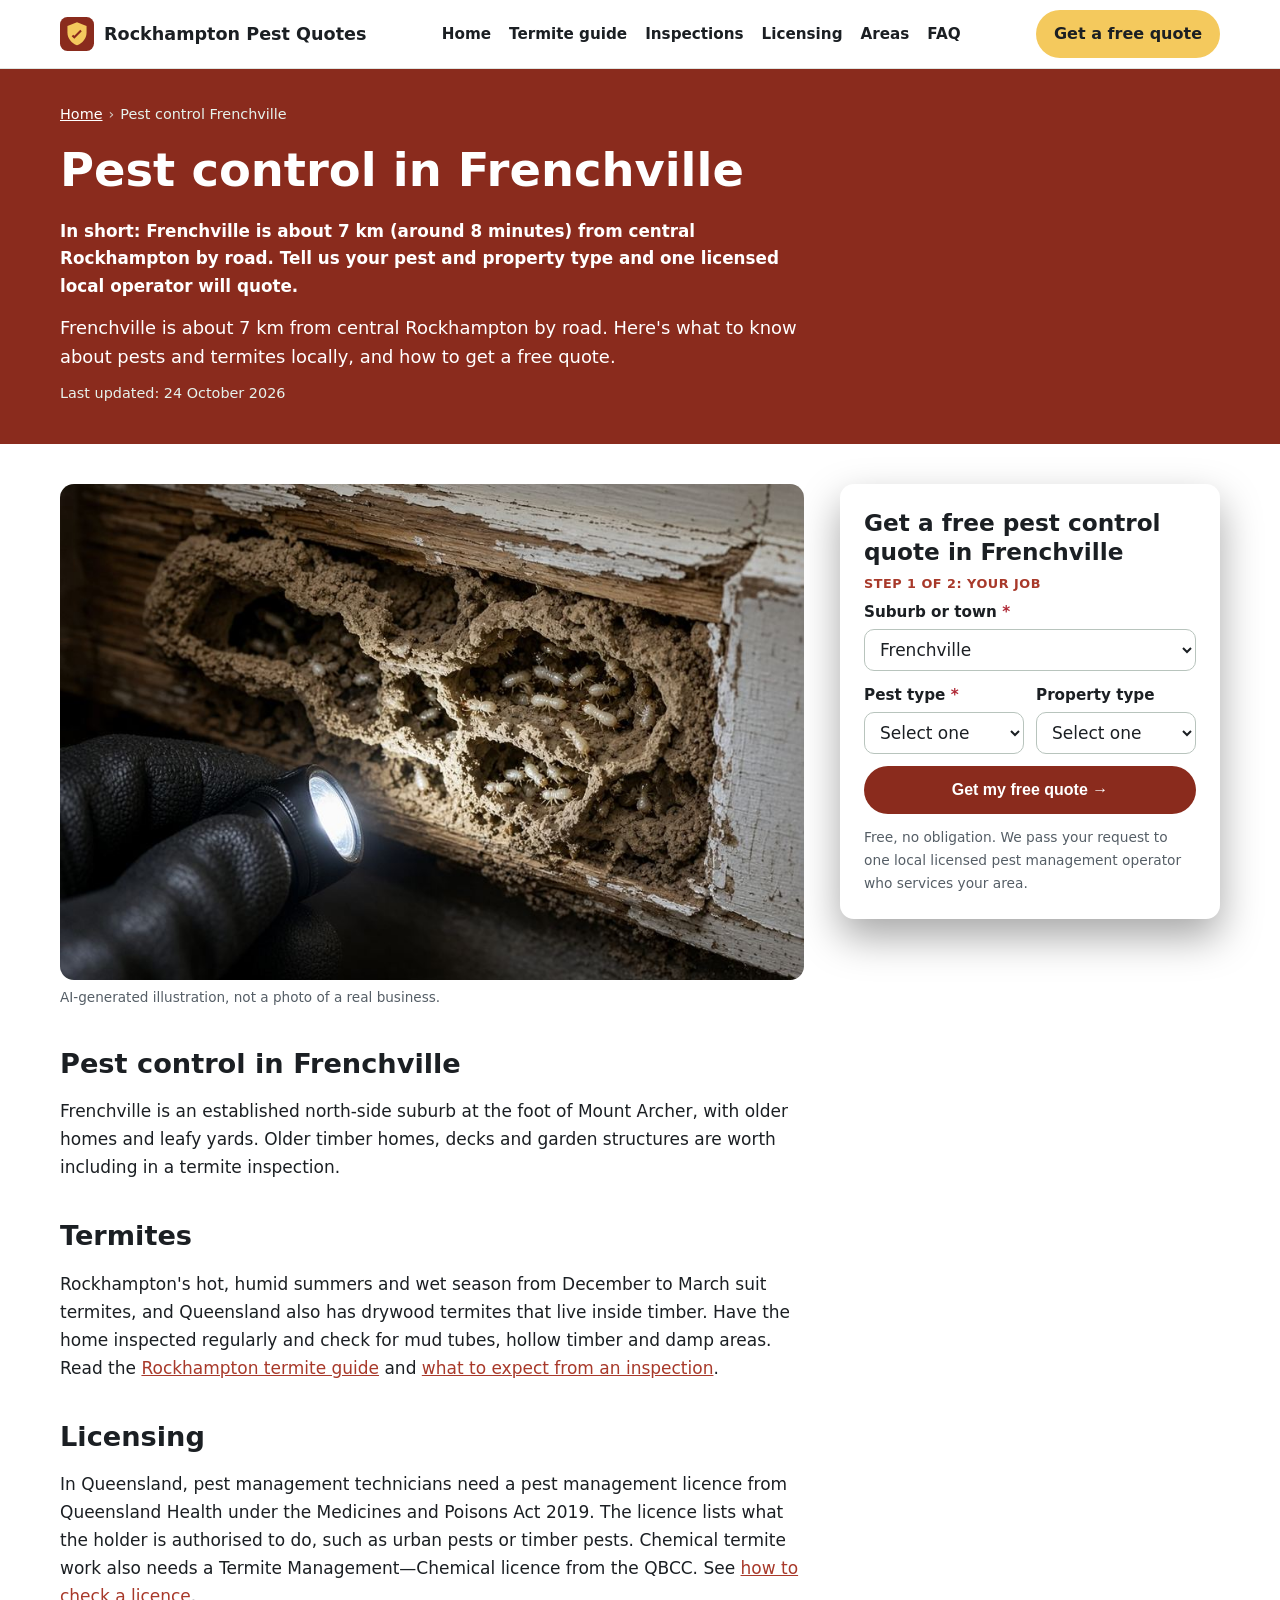
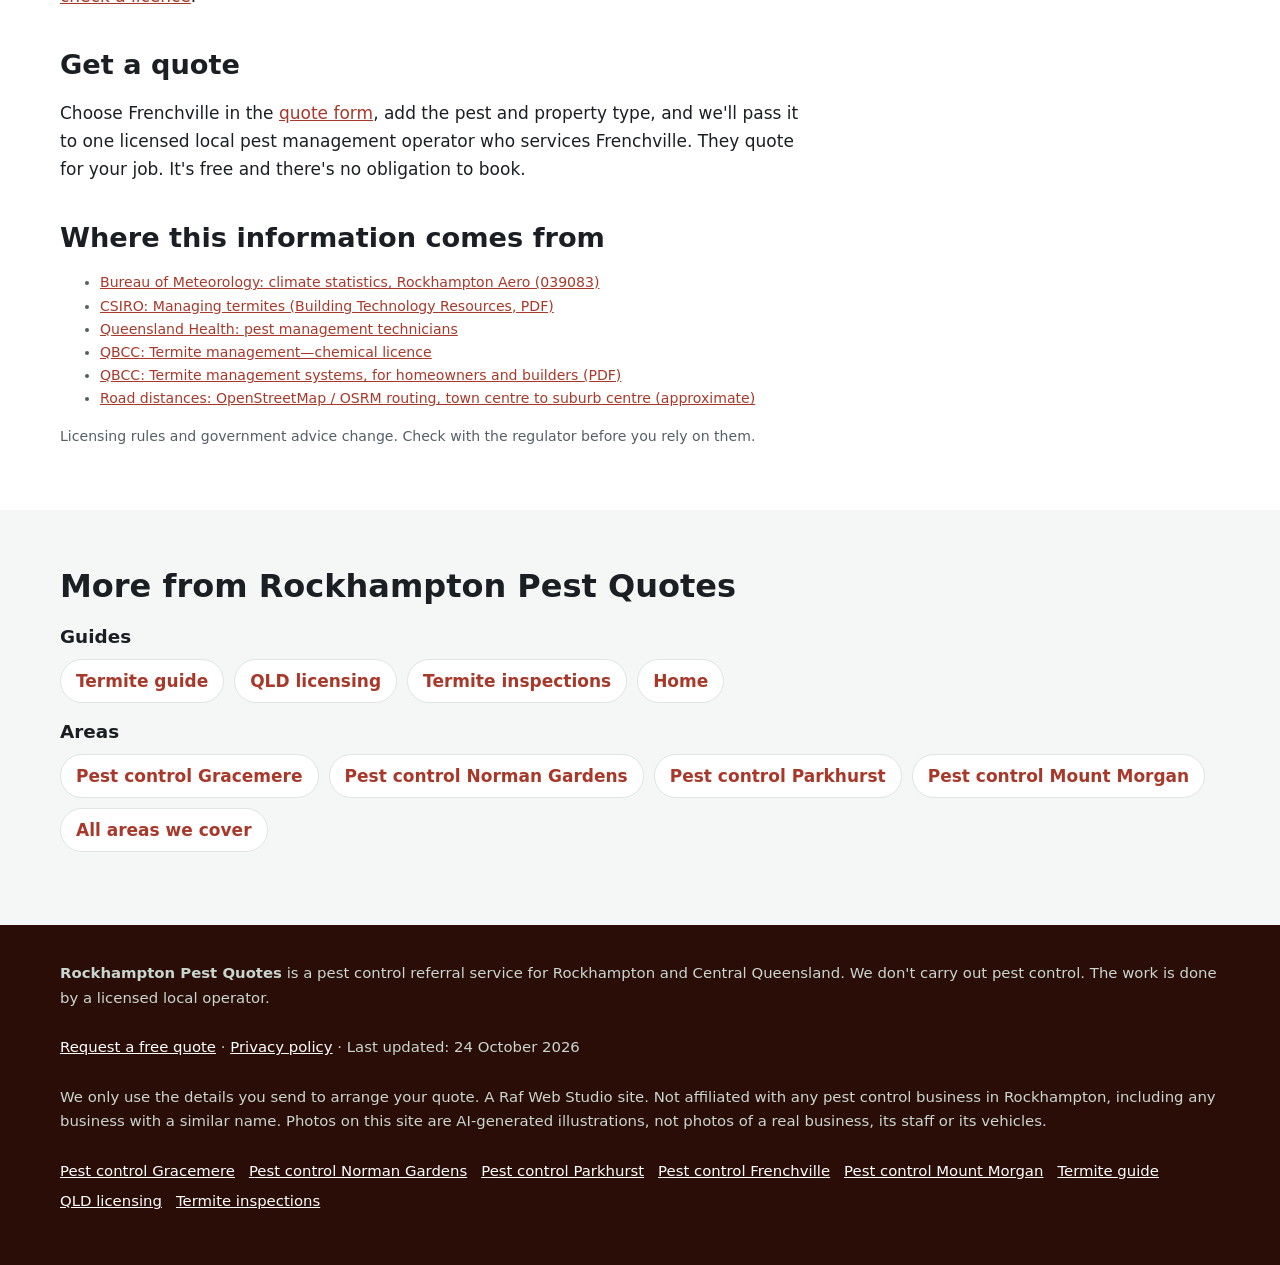
==== pest-control-frenchville/index.html @ 9b6d9142 "Initial build: rockhamptonpestcontrol.com pest control referral site (24 Oct 2026)" ====
<!doctype html>
<html lang="en-AU">
<head>
<meta charset="utf-8">
<!-- Search Console verification meta tag goes here once the property is created -->
<meta name="viewport" content="width=device-width, initial-scale=1">
<title>Pest Control Frenchville | Free Pest and Termite Quotes, Frenchville QLD</title>
<meta name="description" content="Pest control and termite inspection quotes in Frenchville, about 7 km from central Rockhampton. A free referral service: one licensed local operator quotes for your job.">
<link rel="canonical" href="https://rockhamptonpestcontrol.com/pest-control-frenchville/">
<link rel="icon" href="/favicon.svg" type="image/svg+xml">
<meta name="theme-color" content="#8a2b1d">
<meta property="og:type" content="article">
<meta property="og:locale" content="en_AU">
<meta property="og:site_name" content="Rockhampton Pest Quotes">
<meta property="og:title" content="Pest Control Frenchville | Free Pest and Termite Quotes, Frenchville QLD">
<meta property="og:description" content="Pest control and termite inspection quotes in Frenchville, about 7 km from central Rockhampton. A free referral service: one licensed local operator quotes for your job.">
<meta property="og:url" content="https://rockhamptonpestcontrol.com/pest-control-frenchville/">
<meta property="og:image" content="https://rockhamptonpestcontrol.com/img/hero.jpg">
<meta name="twitter:card" content="summary_large_image">
<script>document.documentElement.classList.add('js')</script>
<link rel="stylesheet" href="/styles.css">

<!-- GA4: Google tag (gtag.js) goes here once the GA4 property for rockhamptonpestcontrol.com is created.
<script async src="https://www.googletagmanager.com/gtag/js?id=G-XXXXXXXXXX"></script>
<script>window.dataLayer=window.dataLayer||[];function gtag(){dataLayer.push(arguments);}gtag('js',new Date());gtag('config','G-XXXXXXXXXX');</script>
-->

<script type="application/ld+json">
{
 "@context": "https://schema.org",
 "@type": "WebPage",
 "@id": "https://rockhamptonpestcontrol.com/pest-control-frenchville/#webpage",
 "url": "https://rockhamptonpestcontrol.com/pest-control-frenchville/",
 "name": "Pest Control Frenchville | Free Pest and Termite Quotes, Frenchville QLD",
 "description": "Pest control and termite inspection quotes in Frenchville, about 7 km from central Rockhampton. A free referral service: one licensed local operator quotes for your job.",
 "inLanguage": "en-AU",
 "dateModified": "2026-10-24",
 "isPartOf": {
  "@id": "https://rockhamptonpestcontrol.com/#website"
 }
}
</script>
<script type="application/ld+json">
{
 "@context": "https://schema.org",
 "@type": "BreadcrumbList",
 "itemListElement": [
  {
   "@type": "ListItem",
   "position": 1,
   "name": "Home",
   "item": "https://rockhamptonpestcontrol.com/"
  },
  {
   "@type": "ListItem",
   "position": 2,
   "name": "Pest control Frenchville",
   "item": "https://rockhamptonpestcontrol.com/pest-control-frenchville/"
  }
 ]
}
</script>
<script type="application/ld+json">
{
 "@context": "https://schema.org",
 "@type": "Service",
 "@id": "https://rockhamptonpestcontrol.com/pest-control-frenchville/#service",
 "name": "Pest control quotes in Frenchville",
 "serviceType": "Pest control",
 "description": "Pest control and termite inspection quotes in Frenchville, about 7 km from central Rockhampton. A free referral service: one licensed local operator quotes for your job.",
 "url": "https://rockhamptonpestcontrol.com/pest-control-frenchville/",
 "provider": {
  "@id": "https://rockhamptonpestcontrol.com/#business"
 },
 "areaServed": [
  {
   "@type": "Place",
   "name": "Frenchville, QLD"
  }
 ]
}
</script>
</head>
<body>
<a class="skip-link" href="#main">Skip to content</a>

<header class="site-header">
  <div class="wrap">
    <a class="brand" href="/" aria-label="Rockhampton Pest Quotes home">
      <svg viewBox="0 0 64 64" aria-hidden="true"><rect width="64" height="64" rx="14" fill="#8a2b1d"/><path d="M32 10 14 17v12c0 11 7.6 20.5 18 24 10.4-3.5 18-13 18-24V17z" fill="#f4c95d"/><path d="M27 41l-5-5 2.8-2.8L27 35.4l11.2-11.2L41 27z" fill="#8a2b1d"/></svg>
      Rockhampton Pest Quotes
    </a>
    <nav class="nav" aria-label="Main">
      <a href="/">Home</a>
      <a href="/termites-rockhampton/">Termite guide</a>
      <a href="/termite-inspection/">Inspections</a>
      <a href="/pest-control-licence-qld/">Licensing</a>
      <a href="/#areas">Areas</a>
      <a href="/#faq">FAQ</a>
    </nav>
    <a class="btn btn-call header-call" href="#quote">Get a free quote</a>
  </div>
</header>

<main id="main">
<section class="page-hero" aria-labelledby="h1">
  <div class="wrap">
    <nav class="crumbs" aria-label="Breadcrumb"><ol><li><a href="https://rockhamptonpestcontrol.com/">Home</a></li><li aria-current="page">Pest control Frenchville</li></ol></nav>
    <h1 id="h1">Pest control in Frenchville</h1>
    <p class="summary">In short: Frenchville is about 7 km (around 8 minutes) from central Rockhampton by road. Tell us your pest and property type and one licensed local operator will quote.</p>
    <p class="lead">Frenchville is about 7 km from central Rockhampton by road. Here's what to know about pests and termites locally, and how to get a free quote.</p>
    <p class="updated">Last updated: 24 October 2026</p>
  </div>
</section>
<div class="wrap page-grid">
  <article class="page-body">
<figure><img src="/img/card-termite.jpg" width="900" height="600" style="aspect-ratio:3/2;object-fit:cover" alt="Illustration of termite damage inside a wall cavity" decoding="async"><figcaption>AI-generated illustration, not a photo of a real business.</figcaption></figure>
<h2>Pest control in Frenchville</h2>
<p>Frenchville is an established north-side suburb at the foot of Mount Archer, with older homes and leafy yards. Older timber homes, decks and garden structures are worth including in a termite inspection.</p>
<h2>Termites</h2>
<p>Rockhampton's hot, humid summers and wet season from December to March suit termites, and Queensland also has drywood termites that live inside timber. Have the home inspected regularly and check for mud tubes, hollow timber and damp areas. Read the <a href="/termites-rockhampton/">Rockhampton termite guide</a> and <a href="/termite-inspection/">what to expect from an inspection</a>.</p>
<h2>Licensing</h2>
<p>In Queensland, pest management technicians need a pest management licence from Queensland Health under the Medicines and Poisons Act 2019. The licence lists what the holder is authorised to do, such as urban pests or timber pests. Chemical termite work also needs a Termite Management—Chemical licence from the QBCC. See <a href="/pest-control-licence-qld/">how to check a licence</a>.</p>
<h2>Get a quote</h2>
<p>Choose Frenchville in the <a href="#quote">quote form</a>, add the pest and property type, and we'll pass it to one licensed local pest management operator who services Frenchville. They quote for your job. It's free and there's no obligation to book.</p>
<h2>Where this information comes from</h2>
<ul class="sources"><li><a href="http://www.bom.gov.au/climate/averages/tables/cw_039083.shtml" rel="noopener">Bureau of Meteorology: climate statistics, Rockhampton Aero (039083)</a></li><li><a href="https://research.csiro.au/infratech/wp-content/uploads/sites/38/2024/12/3013%5FManagingTermites%5FWCAG.pdf" rel="noopener">CSIRO: Managing termites (Building Technology Resources, PDF)</a></li><li><a href="https://www.health.qld.gov.au/system-governance/licences/medicines-poisons/pest-management/technicians" rel="noopener">Queensland Health: pest management technicians</a></li><li><a href="https://qbcc.qld.gov.au/licences/apply-licence/available-licences/other-trade/termite-management-chemical" rel="noopener">QBCC: Termite management—chemical licence</a></li><li><a href="https://www.qbcc.qld.gov.au/sites/default/files/documents/publication-termite-management-systems-homeowners-builders.pdf" rel="noopener">QBCC: Termite management systems, for homeowners and builders (PDF)</a></li><li><a href="https://www.openstreetmap.org/" rel="noopener">Road distances: OpenStreetMap / OSRM routing, town centre to suburb centre (approximate)</a></li></ul>
<p class="sources">Licensing rules and government advice change. Check with the regulator before you rely on them.</p>

  </article>
  <aside class="page-aside">
    <div class="hero-form-card" id="quote">
      <h2 id="quote-h">Get a free pest control quote in Frenchville</h2>
      <form class="quote-form two-step" id="quote-form" action="https://formsubmit.co/quotes@rockhamptonpestcontrol.com" method="post" novalidate>
        <input type="hidden" name="_subject" value="New quote request – rockhamptonpestcontrol.com">
        <input type="hidden" name="_captcha" value="true">
        <input type="hidden" name="_template" value="table">
        <input type="hidden" name="_next" value="https://rockhamptonpestcontrol.com/thanks.html">
        <input type="text" name="_honey" style="display:none" tabindex="-1" autocomplete="off" aria-hidden="true">
        <input type="hidden" name="source" value="rockhamptonpestcontrol.com">
        <input type="hidden" name="page" value="/pest-control-frenchville/">
        <fieldset class="step step-1">
          <legend class="step-label">Step 1 of 2: your job</legend>
          <div class="full"><label for="suburb">Suburb or town <span class="req" aria-hidden="true">*</span></label>
            <select id="suburb" name="suburb" required><option value="">Choose your suburb</option><option>Rockhampton City</option><option>Allenstown</option><option>Wandal</option><option>West Rockhampton</option><option>The Range</option><option>Depot Hill</option><option>Park Avenue</option><option>Berserker</option><option selected>Frenchville</option><option>Koongal</option><option>Lakes Creek</option><option>Kawana</option><option>Norman Gardens</option><option>Parkhurst</option><option>Gracemere</option><option>Bouldercombe</option><option>Alton Downs</option><option>Mount Morgan</option><option value="Other">Other (tell us below)</option></select></div>
          <div class="full other-wrap"><label for="suburb_other">Other suburb or town</label><input id="suburb_other" name="suburb_other" type="text" autocomplete="address-level2"></div>
          <div><label for="pest">Pest type <span class="req" aria-hidden="true">*</span></label>
            <select id="pest" name="pest_type" required><option value="">Select one</option><option>Termites: inspection</option><option>Termites: treatment or barrier</option><option>Pre-purchase timber pest inspection</option><option>General pest treatment</option><option>Cockroaches</option><option>Spiders</option><option>Rats or mice</option><option>Ants</option><option>Possum in the roof (licensed handler only)</option><option>Other or not sure</option></select></div>
          <div><label for="property">Property type</label>
            <select id="property" name="property_type"><option value="Not stated">Select one</option><option>House</option><option>Unit or townhouse</option><option>Rental (tenant or landlord)</option><option>Home I'm buying</option><option>Business or commercial</option><option>Farm or rural property</option></select></div>
          <div class="full js-only"><button class="btn btn-primary btn-block" type="button" id="to-step-2">Get my free quote →</button></div>
          <p class="microcopy full">Free, no obligation. We pass your request to one local licensed pest management operator who services your area.</p>
          <p class="form-error full" id="step1-error" role="alert" hidden>Please choose your suburb and pest type.</p>
        </fieldset>
        <fieldset class="step step-2" id="step-2">
          <legend class="step-label">Step 2 of 2: your details</legend>
          <div><label for="name">Name <span class="req" aria-hidden="true">*</span></label><input id="name" name="name" type="text" autocomplete="name" required></div>
          <div><label for="phone">Phone <span class="req" aria-hidden="true">*</span></label><input id="phone" name="phone" type="tel" autocomplete="tel" inputmode="tel" required></div>
          <div><label for="email">Email</label><input id="email" name="email" type="email" autocomplete="email"></div>
          <div><label for="date">Preferred date</label><input id="date" name="preferred_date" type="date"></div>
          <div class="full"><label for="message">Anything else?</label><textarea id="message" name="message" rows="2" placeholder="e.g. high-set timber house, mud on the stumps, last inspected 3 years ago"></textarea></div>
          <p class="consent full">By sending this form you agree we can share your details with one local licensed pest management operator so they can quote for your job. See our <a href="/privacy.html">privacy policy</a>.</p>
          <div class="full step2-actions"><button class="btn btn-primary" type="submit">Send my quote request</button><button class="btn-link js-only" type="button" id="back-1">← Back</button></div>
        </fieldset>
      </form>
    </div>
  </aside>
</div>
<section class="alt" aria-labelledby="more-h">
  <div class="wrap">
    <h2 id="more-h">More from Rockhampton Pest Quotes</h2>
    <h3>Guides</h3>
    <ul class="link-list"><li><a href="/termites-rockhampton/">Termite guide</a></li><li><a href="/pest-control-licence-qld/">QLD licensing</a></li><li><a href="/termite-inspection/">Termite inspections</a></li><li><a href="/">Home</a></li></ul>
    <h3>Areas</h3>
    <ul class="link-list"><li><a href="/pest-control-gracemere/">Pest control Gracemere</a></li><li><a href="/pest-control-norman-gardens/">Pest control Norman Gardens</a></li><li><a href="/pest-control-parkhurst/">Pest control Parkhurst</a></li><li><a href="/pest-control-mount-morgan/">Pest control Mount Morgan</a></li><li><a href="/#areas">All areas we cover</a></li></ul>
  </div>
</section>
</main>

<footer class="site-footer">
  <div class="wrap">
    <p><strong>Rockhampton Pest Quotes</strong> is a pest control referral service for Rockhampton and Central Queensland. We don't carry out pest control. The work is done by a licensed local operator.</p>
    <p><a href="#quote">Request a free quote</a> · <a href="/privacy.html">Privacy policy</a> · Last updated: 24 October 2026</p>
    <p>We only use the details you send to arrange your quote. A Raf Web Studio site. Not affiliated with any pest control business in Rockhampton, including any business with a similar name. Photos on this site are AI-generated illustrations, not photos of a real business, its staff or its vehicles.</p>
    <p class="footer-links"><a href="/pest-control-gracemere/">Pest control Gracemere</a> <a href="/pest-control-norman-gardens/">Pest control Norman Gardens</a> <a href="/pest-control-parkhurst/">Pest control Parkhurst</a> <a href="/pest-control-frenchville/">Pest control Frenchville</a> <a href="/pest-control-mount-morgan/">Pest control Mount Morgan</a> <a href="/termites-rockhampton/">Termite guide</a> <a href="/pest-control-licence-qld/">QLD licensing</a> <a href="/termite-inspection/">Termite inspections</a></p>
  </div>
</footer>

<div class="mobile-call" aria-label="Quick contact">
  <a class="btn btn-call" href="#quote">Get a free quote</a>
</div>
<script src="/form.js" defer></script>
</body>
</html>
---- styles.css ----
:root{
  --green:#8a2b1d;--green-2:#a8392a;--yellow:#f4c95d;--ink:#1b1f23;--muted:#555e66;
  --bg:#ffffff;--soft:#f4f7f5;--line:#dfe5e1;--radius:14px;--max:1200px;
}
*{box-sizing:border-box}
html{scroll-behavior:smooth}
body{margin:0;font-family:system-ui,-apple-system,"Segoe UI",Roboto,Arial,sans-serif;color:var(--ink);background:var(--bg);line-height:1.65;font-size:17px;padding-bottom:72px}
@media(min-width:800px){body{padding-bottom:0}}
img,svg{max-width:100%}
a{color:var(--green-2)}
a:focus-visible,button:focus-visible,input:focus-visible,select:focus-visible,textarea:focus-visible{outline:3px solid var(--yellow);outline-offset:2px}
.wrap{max-width:var(--max);margin:0 auto;padding:0 20px}
.skip-link{position:absolute;left:-999px;top:0;background:#fff;padding:8px 12px;z-index:100}
.skip-link:focus{left:8px}
h1,h2,h3{line-height:1.25;margin:0 0 .6em}
h1{font-size:clamp(1.9rem,4.5vw,2.9rem)}
h2{font-size:clamp(1.5rem,3vw,2rem);margin-top:0}
h3{font-size:1.15rem}
p{margin:0 0 1em}

/* header */
.site-header{background:#fff;border-bottom:1px solid var(--line);position:sticky;top:0;z-index:50}
.site-header .wrap{display:flex;align-items:center;justify-content:space-between;gap:16px;padding-top:10px;padding-bottom:10px}
.brand{display:flex;align-items:center;gap:10px;font-weight:800;color:var(--ink);text-decoration:none;font-size:1.1rem}
.brand svg{width:34px;height:34px}
.nav{display:none;gap:18px}
.nav a{color:var(--ink);text-decoration:none;font-weight:600;font-size:.95rem}
.nav a:hover{color:var(--green-2)}
@media(min-width:900px){.nav{display:flex}}

/* buttons */
.btn{display:inline-flex;align-items:center;justify-content:center;gap:8px;font-weight:700;border-radius:999px;padding:13px 22px;text-decoration:none;border:2px solid transparent;cursor:pointer;font-size:1rem}
.btn svg{width:20px;height:20px}
.btn-call{background:var(--yellow);color:#1b1f23}
.btn-call:hover{background:#f4c95d}
.btn-ghost{background:transparent;color:#fff;border-color:rgba(255,255,255,.7)}
.btn-ghost:hover{background:rgba(255,255,255,.12)}
.btn-primary{background:var(--green);color:#fff}
.btn-primary:hover{background:var(--green-2)}
.header-call{display:none}
@media(min-width:600px){.header-call{display:inline-flex;padding:9px 16px}}

/* hero */
.hero{background:linear-gradient(135deg,#8a2b1d 0%,#a8392a 60%,#a8392a 100%);color:#fff;padding:48px 0 56px}
.hero .wrap{display:grid;gap:32px}
@media(min-width:900px){.hero .wrap{grid-template-columns:1.15fr .85fr;align-items:center}}
.hero p.lead{font-size:1.15rem;color:#e6f2ec;max-width:38em}
.hero .ctas{display:flex;flex-wrap:wrap;gap:12px;margin:22px 0 18px}
.ticks{list-style:none;padding:0;margin:0;display:grid;gap:6px;color:#e6f2ec}
.ticks li{display:flex;gap:8px;align-items:flex-start}
.ticks svg{flex:0 0 20px;width:20px;height:20px;margin-top:3px}
.hero-card{background:#fff;color:var(--ink);border-radius:var(--radius);padding:22px;box-shadow:0 12px 30px rgba(0,0,0,.18)}
.hero-card h2{font-size:1.25rem}
.hero-card ol{margin:0;padding-left:1.2em}
.hero-card li{margin-bottom:.5em}

/* sections */
section{padding:56px 0}
section.alt{background:var(--soft)}
.intro{max-width:46em}
.grid{display:grid;gap:18px}
@media(min-width:700px){.grid-2{grid-template-columns:1fr 1fr}.grid-3{grid-template-columns:repeat(3,1fr)}}
.card{background:#fff;border:1px solid var(--line);border-radius:var(--radius);padding:20px}
.card .size{display:inline-block;background:var(--green);color:#fff;font-weight:800;border-radius:8px;padding:3px 10px;margin-bottom:8px}
.icon{width:36px;height:36px;color:var(--green);margin-bottom:6px}

table{width:100%;border-collapse:collapse;background:#fff;border-radius:var(--radius);overflow:hidden;border:1px solid var(--line)}
caption{text-align:left;font-weight:700;padding:0 0 10px}
th,td{padding:12px 14px;text-align:left;border-bottom:1px solid var(--line);vertical-align:top}
th{background:#e9f1ec;font-size:.95rem}
.table-scroll{overflow-x:auto}
.note{font-size:.93rem;color:var(--muted)}
.yes h3{color:var(--green)}
.no h3{color:#b02a37}
ul.clean{padding-left:1.1em;margin:0}
ul.clean li{margin-bottom:.35em}

.areas{display:flex;flex-wrap:wrap;gap:8px;list-style:none;padding:0;margin:0 0 1em}
.areas li{background:#fff;border:1px solid var(--line);border-radius:999px;padding:6px 14px;font-size:.95rem}

/* faq */
details{background:#fff;border:1px solid var(--line);border-radius:var(--radius);padding:4px 18px;margin-bottom:10px}
summary{cursor:pointer;font-weight:700;padding:12px 0;list-style:none}
summary::-webkit-details-marker{display:none}
summary::after{content:"+";float:right;font-size:1.3rem;line-height:1;color:var(--green)}
details[open] summary::after{content:"–"}

/* form */
.quote{background:var(--green);color:#fff}
.quote .wrap{display:grid;gap:28px}
@media(min-width:900px){.quote .wrap{grid-template-columns:.8fr 1.2fr}}
.quote p{color:#e6f2ec}
form.quote-form{background:#fff;color:var(--ink);border-radius:var(--radius);padding:22px;display:grid;gap:14px}
@media(min-width:600px){form.quote-form{grid-template-columns:1fr 1fr}.full{grid-column:1/-1}}
label{display:block;font-weight:600;font-size:.95rem;margin-bottom:4px}
input,select,textarea{width:100%;font:inherit;padding:11px 12px;border:1.5px solid #b8c4bd;border-radius:10px;background:#fff;color:var(--ink)}
textarea{min-height:110px;resize:vertical}
.req{color:#b02a37}
.consent{font-size:.88rem;color:var(--muted)}

/* footer */
.site-footer{background:#2b0d08;color:#c9d6cf;padding:36px 0;font-size:.93rem}
.site-footer a{color:#fff}
.site-footer .wrap{display:grid;gap:10px}

/* sticky mobile call bar */
.mobile-call{position:fixed;left:0;right:0;bottom:0;z-index:60;display:flex;gap:8px;padding:10px 12px;background:#fff;border-top:1px solid var(--line);box-shadow:0 -6px 18px rgba(0,0,0,.08)}
.mobile-call .btn{flex:1;padding:12px 10px}
@media(min-width:800px){.mobile-call{display:none}}

.legal{max-width:46em;padding:40px 20px 60px;margin:0 auto}
.legal h1{font-size:2rem}

/* images */
.about-grid{display:grid;gap:28px;align-items:center}
@media(min-width:900px){.about-grid{grid-template-columns:1.2fr .8fr}}
figure{margin:0}
.photo img{width:100%;height:auto;display:block;border-radius:var(--radius)}
.photo figcaption,.size-figs figcaption{font-size:.85rem;color:var(--muted);margin-top:6px}
.local-photo{max-width:720px;margin-top:8px}
.size-figs{display:grid;gap:14px;margin:6px 0 10px;grid-template-columns:1fr}
@media(min-width:600px){.size-figs{grid-template-columns:1fr 1fr}}
.size-figs img{width:100%;height:auto;display:block;border-radius:10px;border:1px solid var(--line);background:#f4f7f5}
.size-figs figcaption{font-weight:700;color:var(--ink)}
.credits{font-size:.8rem;color:#9fb3a8}

/* banner hero */
.hero{position:relative;overflow:hidden;background:#2b0d08;padding:56px 0 64px}
.hero-bg,.hero-bg img{position:absolute;inset:0;width:100%;height:100%}
.hero-bg img{object-fit:cover;object-position:center 40%;filter:brightness(1.08)}
.hero::before{content:"";position:absolute;inset:0;z-index:1;background:linear-gradient(90deg,rgba(8,24,16,.58) 0%,rgba(8,24,16,.36) 45%,rgba(8,24,16,.14) 100%)}
.hero .wrap.hero-grid{position:relative;z-index:2;display:grid;gap:32px;align-items:center}
@media(min-width:960px){.hero .wrap.hero-grid{grid-template-columns:1.05fr .95fr;gap:48px}.hero{padding:72px 0 80px}}
.hero h1{text-shadow:0 2px 4px rgba(0,0,0,.45),0 4px 22px rgba(0,0,0,.45)}
.hero .lead,.hero .updated{text-shadow:0 1px 3px rgba(0,0,0,.6)}
.hero-copy .ticks{margin:6px 0 20px}
.hero-copy .ctas{margin:0}
.hero-form-card{background:#fff;color:var(--ink);border-radius:var(--radius);padding:24px;box-shadow:0 18px 40px rgba(0,0,0,.35);scroll-margin-top:80px}
.hero-form-card h2{font-size:1.45rem;margin-bottom:.3em}
.hero-form-card .form-intro{color:var(--muted);font-size:.95rem;margin-bottom:12px}
.hero-form-card form.quote-form{padding:0;box-shadow:none;border-radius:0;gap:12px}
.hero-form-card input,.hero-form-card select,.hero-form-card textarea{padding:9px 11px}
.hero-form-card textarea{min-height:72px}
.hero-form-card .consent{margin:10px 0 0}
.photo-credit{position:absolute;right:10px;bottom:6px;z-index:2;margin:0;font-size:.72rem;color:rgba(255,255,255,.8)}
.photo-credit a{color:#fff}
.how-card{background:#fff;color:var(--ink);border-radius:var(--radius);padding:22px}
.how-card ol{margin:0;padding-left:1.2em}.how-card li{margin-bottom:.5em}

/* v2 */
.hero .lead{color:#fff}
.updated{font-size:.85rem;color:#e6f2ec;margin:14px 0 0}
.updated-dark{font-size:.9rem;color:var(--muted);font-weight:600;margin-top:-.4em}
fieldset{border:0;margin:0;padding:0;min-width:0}
.step{display:grid;gap:12px;grid-template-columns:1fr}
@media(min-width:600px){.step{grid-template-columns:1fr 1fr}}
.step-label{font-size:.8rem;font-weight:700;text-transform:uppercase;letter-spacing:.04em;color:var(--green-2);margin-bottom:6px;padding:0}
.step-2{margin-top:16px}
.js .is-step-1 .step-2{display:none}
.js .is-step-2 .step-1{display:none}
.js .is-step-2 .step-2{margin-top:0}
.js-only{display:none}
.js .js-only{display:block}
.js .step2-actions .js-only{display:inline-block}
.other-wrap{display:none}.other-wrap.show{display:block}
html:not(.js) .other-wrap{display:block}
.btn-block{width:100%}
.btn-link{background:none;border:0;color:var(--green-2);font:inherit;font-weight:600;cursor:pointer;margin-left:14px;text-decoration:underline}
.microcopy{font-size:.86rem;color:var(--muted);margin:0}
.form-error{color:#b02a37;font-weight:600;font-size:.9rem;margin:0}
[aria-invalid="true"]{border-color:#b02a37}
.hero-form-card .quote-form{display:block}
.trust{background:#2b0d08;color:#e6f2ec;padding:16px 0}
.trust-list{list-style:none;margin:0 auto;display:grid;gap:10px 24px;grid-template-columns:1fr}
@media(min-width:700px){.trust-list{grid-template-columns:1fr 1fr}}
@media(min-width:1000px){.trust-list{grid-template-columns:repeat(4,1fr)}}
.trust-list li{display:flex;gap:8px;align-items:flex-start;font-size:.95rem}
.trust-list svg{flex:0 0 20px;width:20px;height:20px;color:var(--yellow);margin-top:3px}
.trust-list strong{color:#fff}
ol.steps{list-style:none;padding:0;margin:0 0 16px}
.step-num{display:inline-grid;place-items:center;width:34px;height:34px;border-radius:50%;background:var(--yellow);color:#1b1f23;font-weight:800;margin-bottom:8px}
.equiv{font-weight:700;color:var(--green-2);margin:-.2em 0 .5em}
.price-table td{white-space:nowrap}
.area-groups{display:grid;gap:8px 28px;margin-bottom:12px}
@media(min-width:800px){.area-groups{grid-template-columns:1fr 1fr}}
.area-group h3{font-size:1rem;margin:10px 0 8px}
/* photo cards */
.photo-cards{display:grid;gap:20px;grid-template-columns:1fr;margin:10px 0 28px}
@media(min-width:620px){.photo-cards{grid-template-columns:1fr 1fr}}
@media(min-width:1000px){.photo-cards{grid-template-columns:repeat(4,1fr)}}
.photo-card{position:relative;display:flex;flex-direction:column;background:#fff;border:1px solid var(--line);border-radius:var(--radius);overflow:hidden;text-decoration:none;color:var(--ink);box-shadow:0 6px 18px rgba(0,0,0,.06);transition:transform .15s,box-shadow .15s}
.photo-card:hover{transform:translateY(-2px);box-shadow:0 10px 24px rgba(0,0,0,.1)}
.pc-img{display:block;aspect-ratio:4/3;overflow:hidden;background:#f4f7f5}
.pc-img img{width:100%;height:100%;object-fit:cover;display:block}
.pc-svg img{object-fit:contain;padding:12px}
.pc-icon{position:absolute;left:18px;top:-26px;width:52px;height:52px;border-radius:50%;background:var(--yellow);color:#2b0d08;display:grid;place-items:center;border:4px solid #fff;box-shadow:0 4px 10px rgba(0,0,0,.15)}
.pc-icon svg{width:24px;height:24px}
.pc-body{position:relative;display:block;padding:34px 18px 18px}
.pc-title{display:block;font-size:1.1rem;margin-bottom:6px}
.pc-text{display:block;font-size:.95rem;color:var(--muted)}
.more-jobs h3{margin-bottom:.4em}
/* truck band */
.band-wrap{padding:8px 0 48px}
.truck-band{position:relative;border-radius:var(--radius);overflow:hidden;min-height:260px;display:flex;align-items:flex-end}
.truck-band img{position:absolute;inset:0;width:100%;height:100%;object-fit:cover;object-position:center 60%}
.truck-band::after{content:"";position:absolute;inset:0;background:linear-gradient(90deg,rgba(8,24,16,.72) 0%,rgba(8,24,16,.35) 55%,rgba(8,24,16,0) 100%)}
.band-text{position:relative;z-index:1;padding:28px;max-width:560px}
.band-line{color:#fff;font-size:clamp(1.4rem,3vw,2rem);font-weight:800;line-height:1.2;margin:0 0 16px;text-shadow:0 2px 8px rgba(0,0,0,.4)}
@media(min-width:900px){.truck-band{min-height:420px;align-items:center}.band-text{padding:44px}}
.closing-inner{display:grid;gap:12px;align-items:center}
@media(min-width:900px){.quote .wrap.closing-inner{grid-template-columns:1fr auto}}
.closing-grid{display:grid;gap:28px;align-items:center}
@media(min-width:900px){.quote .wrap.closing-grid{grid-template-columns:.9fr 1.1fr}}
.closing-photo img{width:100%;height:auto;display:block;border-radius:var(--radius);box-shadow:0 12px 30px rgba(0,0,0,.25)}

/* How it works step photos */
.step-card{padding:0;overflow:hidden;display:flex;flex-direction:column}
.step-img{display:block;aspect-ratio:3/2;background:#e9efe9}
.step-img img{display:block;width:100%;height:100%;object-fit:cover;border-radius:var(--radius) var(--radius) 0 0}
.step-body{position:relative;padding:30px 20px 20px}
.step-card .step-num{position:absolute;top:-21px;left:20px;width:42px;height:42px;margin:0;font-size:1.1rem;border:3px solid #fff;box-shadow:0 2px 6px rgba(0,0,0,.18)}
.step-card h3{margin-top:0}

/* seo-pages-v1 */
.page-hero{background:var(--green);color:#fff;padding:34px 0 38px}
.page-hero h1{color:#fff;margin-bottom:.4em}
.page-hero .lead{color:#fff;font-size:1.12rem;max-width:44em;margin-bottom:.6em}
.page-hero .updated{color:#e6f2ec;font-size:.9rem;margin:0}
.crumbs{font-size:.9rem;margin-bottom:14px;color:#e6f2ec}
.crumbs ol{list-style:none;padding:0;margin:0;display:flex;flex-wrap:wrap;gap:6px}
.crumbs li+li::before{content:"›";margin-right:6px;opacity:.8}
.crumbs a{color:#fff}
.page-grid{display:grid;gap:36px;padding-top:40px;padding-bottom:48px}
@media(min-width:960px){.page-grid{grid-template-columns:minmax(0,1fr) 380px;align-items:start}.page-aside{position:sticky;top:84px}}
.page-body h2{margin-top:1.4em;font-size:clamp(1.3rem,2.6vw,1.7rem)}
.page-body h2:first-child{margin-top:0}
.page-body figure{margin:0 0 1.4em}
.page-body figure img{width:100%;height:auto;border-radius:var(--radius);display:block}
.page-body figcaption{font-size:.85rem;color:var(--muted);margin-top:6px}
.page-body table{width:100%;border-collapse:collapse;margin:0 0 1.2em}
.page-body th,.page-body td{border:1px solid var(--line);padding:8px 10px;text-align:left;vertical-align:top}
.page-body .callout{background:var(--soft);border-left:4px solid var(--green);padding:14px 16px;border-radius:8px;margin:0 0 1.2em}
.page-body .sources{font-size:.88rem;color:var(--muted)}
.link-list{display:flex;flex-wrap:wrap;gap:10px;list-style:none;padding:0;margin:0 0 1em}
.link-list a{display:inline-block;background:#fff;border:1px solid var(--line);border-radius:999px;padding:7px 15px;text-decoration:none;font-weight:600}
.link-list a:hover{border-color:var(--green)}
.areas a{text-decoration:none;font-weight:600}
.guide-cards{display:grid;gap:16px}
@media(min-width:700px){.guide-cards{grid-template-columns:repeat(3,1fr)}}
.guide-cards a{display:block;background:#fff;border:1px solid var(--line);border-radius:var(--radius);padding:18px;text-decoration:none;color:var(--ink)}
.guide-cards a strong{display:block;color:var(--green-2);font-size:1.08rem;margin-bottom:4px}
.guide-cards a:hover{border-color:var(--green)}
.footer-links{display:flex;flex-wrap:wrap;gap:6px 14px}

/* summary-v1 */
.summary{font-size:1.05rem;font-weight:600;max-width:44em;margin:0 0 .7em}
.hero .summary,.page-hero .summary{color:#fff}

/* site-specific */
.photo-note{font-size:.8rem;color:var(--muted);margin-top:8px}
.disclaimer{background:#fff8e6;border:1px solid #f0d58a;border-radius:var(--radius);padding:16px 18px;font-size:.95rem}

/* summary-v1 */
.summary{font-size:1.05rem;font-weight:600;max-width:44em;margin:0 0 .7em}
.hero .summary,.page-hero .summary{color:#fff}
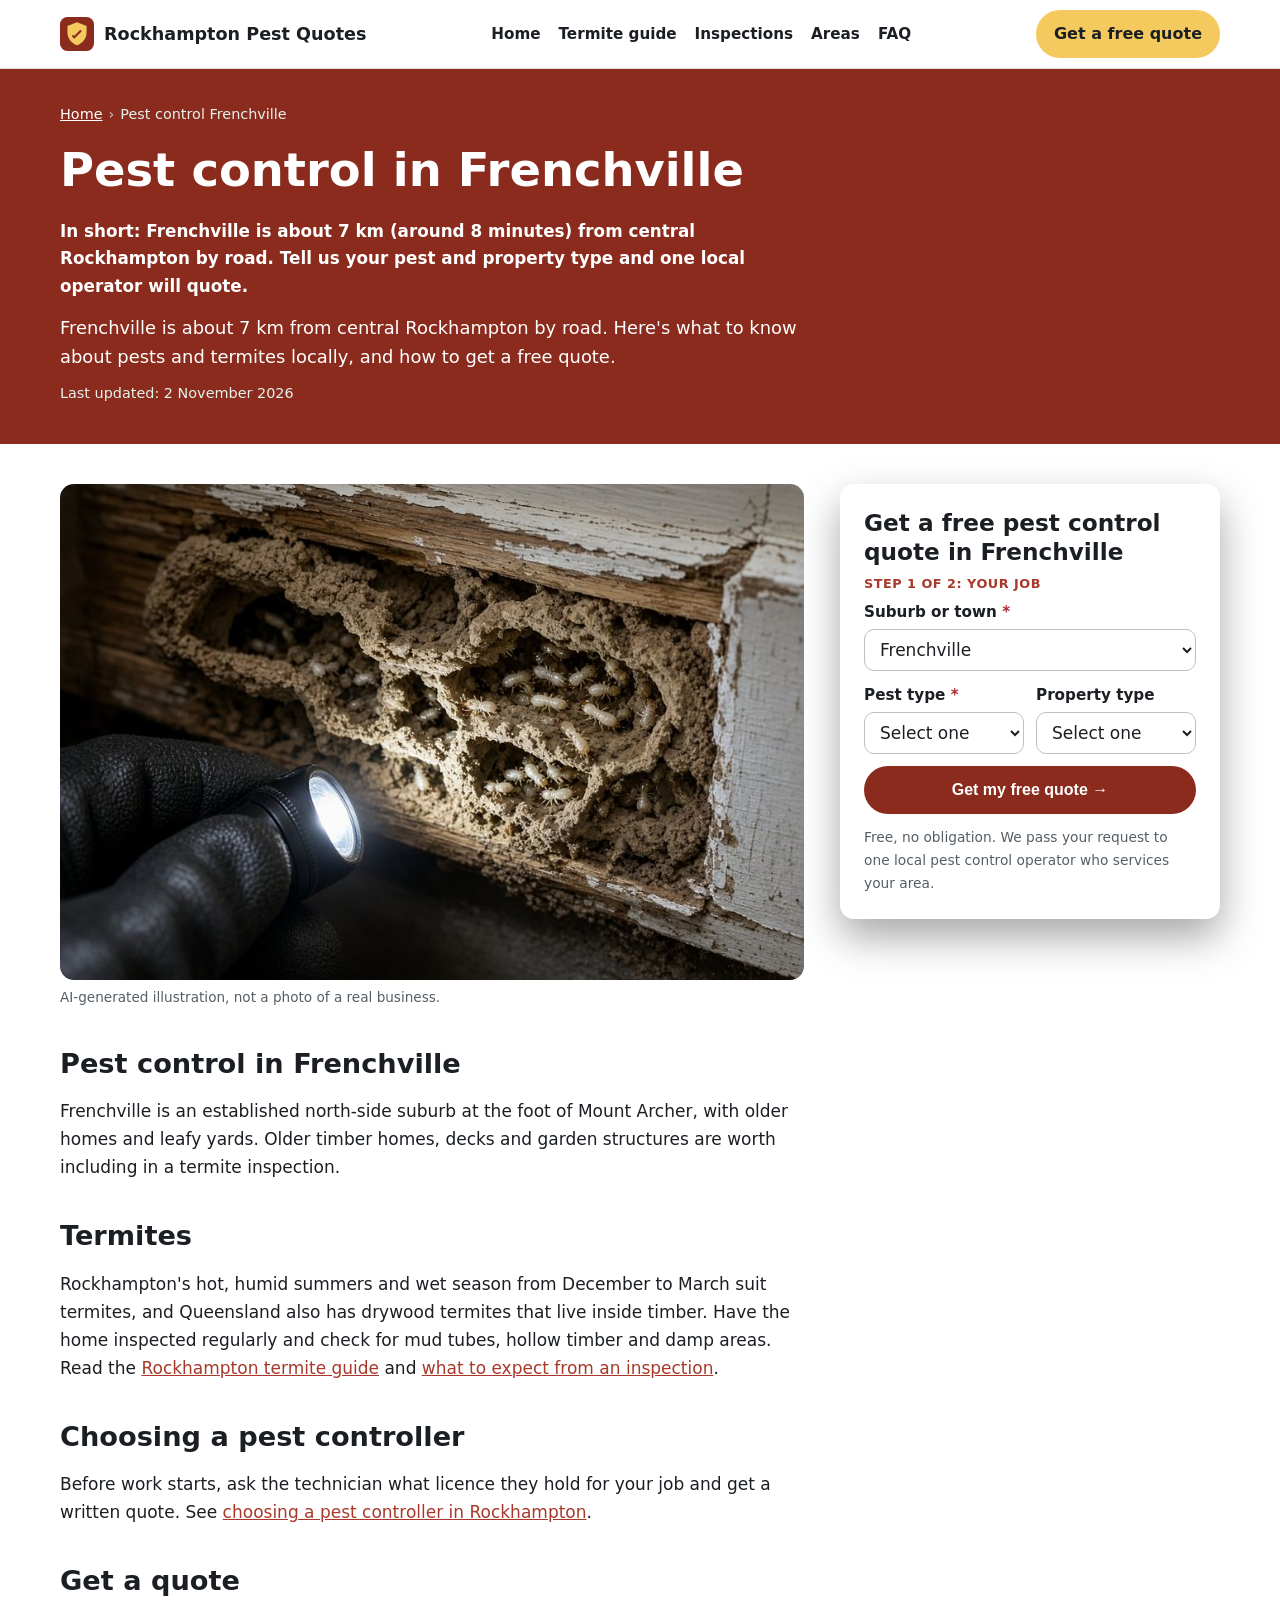
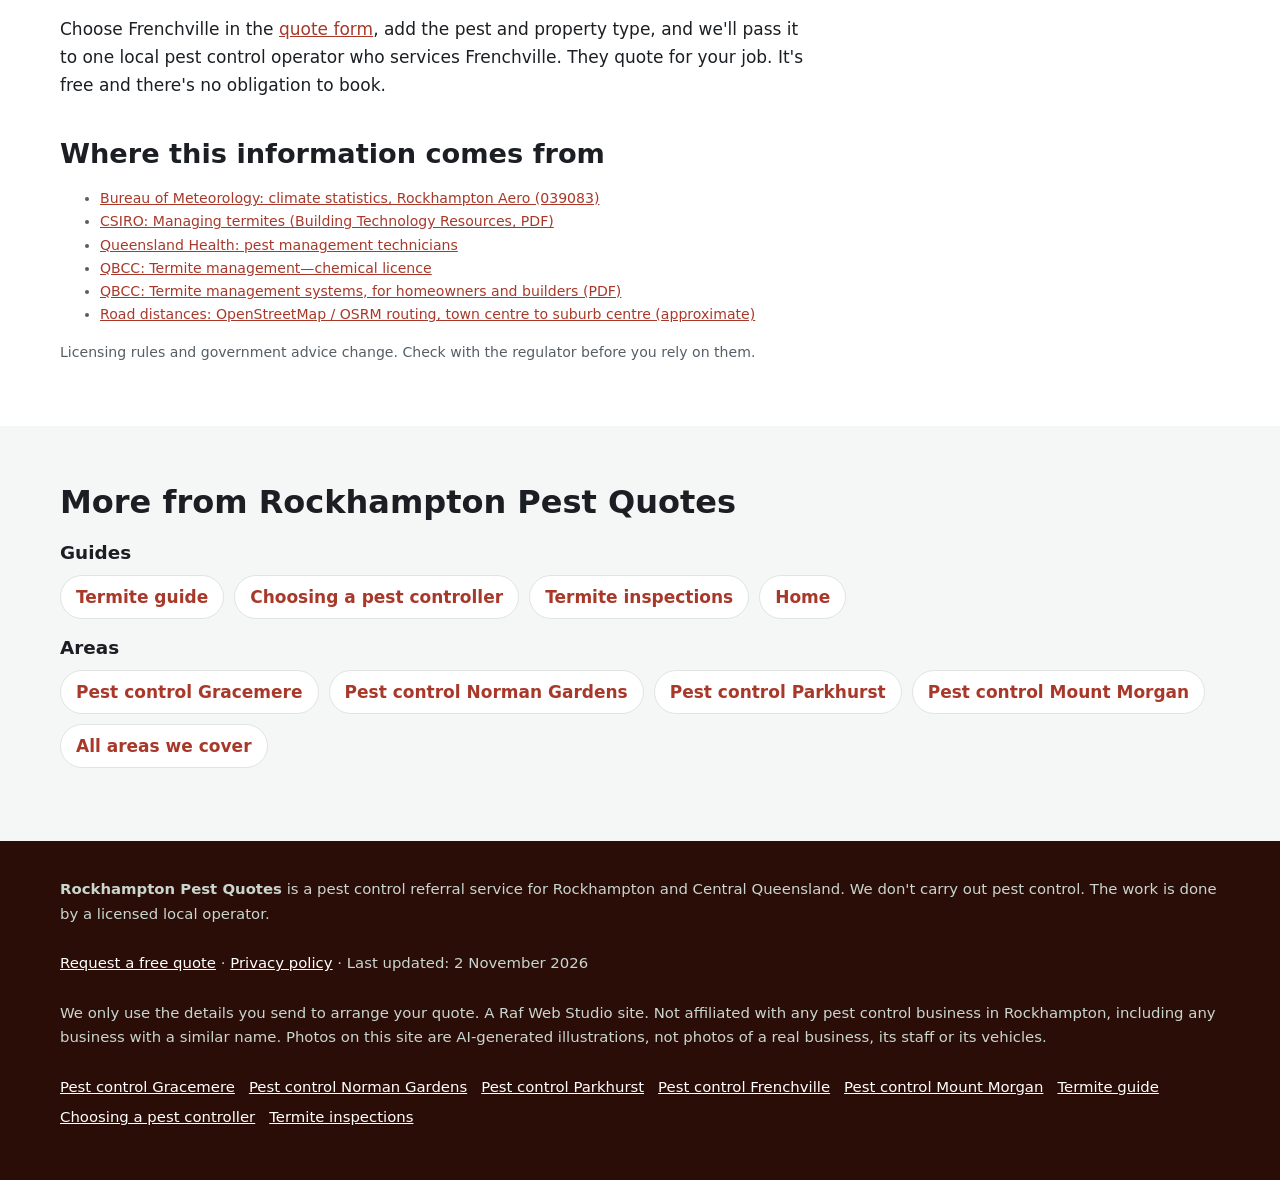
==== commit 40751024: "SEO batch 4: target 'Pest Control Rockhampton' (title, H1, lead, meta), tone down licensing wording," ====
--- a/pest-control-frenchville/index.html
+++ b/pest-control-frenchville/index.html
@@ -5,7 +5,7 @@
 <!-- Search Console verification meta tag goes here once the property is created -->
 <meta name="viewport" content="width=device-width, initial-scale=1">
 <title>Pest Control Frenchville | Free Pest and Termite Quotes, Frenchville QLD</title>
-<meta name="description" content="Pest control and termite inspection quotes in Frenchville, about 7 km from central Rockhampton. A free referral service: one licensed local operator quotes for your job.">
+<meta name="description" content="Pest control and termite inspection quotes in Frenchville, about 7 km from central Rockhampton. A free referral service: one local operator quotes for your job.">
 <link rel="canonical" href="https://rockhamptonpestcontrol.com/pest-control-frenchville/">
 <link rel="icon" href="/favicon.svg" type="image/svg+xml">
 <meta name="theme-color" content="#8a2b1d">
@@ -13,17 +13,21 @@
 <meta property="og:locale" content="en_AU">
 <meta property="og:site_name" content="Rockhampton Pest Quotes">
 <meta property="og:title" content="Pest Control Frenchville | Free Pest and Termite Quotes, Frenchville QLD">
-<meta property="og:description" content="Pest control and termite inspection quotes in Frenchville, about 7 km from central Rockhampton. A free referral service: one licensed local operator quotes for your job.">
+<meta property="og:description" content="Pest control and termite inspection quotes in Frenchville, about 7 km from central Rockhampton. A free referral service: one local operator quotes for your job.">
 <meta property="og:url" content="https://rockhamptonpestcontrol.com/pest-control-frenchville/">
 <meta property="og:image" content="https://rockhamptonpestcontrol.com/img/hero.jpg">
 <meta name="twitter:card" content="summary_large_image">
 <script>document.documentElement.classList.add('js')</script>
 <link rel="stylesheet" href="/styles.css">
 
-<!-- GA4: Google tag (gtag.js) goes here once the GA4 property for rockhamptonpestcontrol.com is created.
-<script async src="https://www.googletagmanager.com/gtag/js?id=G-XXXXXXXXXX"></script>
-<script>window.dataLayer=window.dataLayer||[];function gtag(){dataLayer.push(arguments);}gtag('js',new Date());gtag('config','G-XXXXXXXXXX');</script>
--->
+<!-- Google tag (gtag.js) -->
+<script async src="https://www.googletagmanager.com/gtag/js?id=G-4VEBL5G1DB"></script>
+<script>
+  window.dataLayer = window.dataLayer || [];
+  function gtag(){dataLayer.push(arguments);}
+  gtag('js', new Date());
+  gtag('config', 'G-4VEBL5G1DB');
+</script>
 
 <script type="application/ld+json">
 {
@@ -32,9 +36,9 @@
  "@id": "https://rockhamptonpestcontrol.com/pest-control-frenchville/#webpage",
  "url": "https://rockhamptonpestcontrol.com/pest-control-frenchville/",
  "name": "Pest Control Frenchville | Free Pest and Termite Quotes, Frenchville QLD",
- "description": "Pest control and termite inspection quotes in Frenchville, about 7 km from central Rockhampton. A free referral service: one licensed local operator quotes for your job.",
+ "description": "Pest control and termite inspection quotes in Frenchville, about 7 km from central Rockhampton. A free referral service: one local operator quotes for your job.",
  "inLanguage": "en-AU",
- "dateModified": "2026-10-24",
+ "dateModified": "2026-11-02",
  "isPartOf": {
   "@id": "https://rockhamptonpestcontrol.com/#website"
  }
@@ -67,7 +71,7 @@
  "@id": "https://rockhamptonpestcontrol.com/pest-control-frenchville/#service",
  "name": "Pest control quotes in Frenchville",
  "serviceType": "Pest control",
- "description": "Pest control and termite inspection quotes in Frenchville, about 7 km from central Rockhampton. A free referral service: one licensed local operator quotes for your job.",
+ "description": "Pest control and termite inspection quotes in Frenchville, about 7 km from central Rockhampton. A free referral service: one local operator quotes for your job.",
  "url": "https://rockhamptonpestcontrol.com/pest-control-frenchville/",
  "provider": {
   "@id": "https://rockhamptonpestcontrol.com/#business"
@@ -94,7 +98,6 @@
       <a href="/">Home</a>
       <a href="/termites-rockhampton/">Termite guide</a>
       <a href="/termite-inspection/">Inspections</a>
-      <a href="/pest-control-licence-qld/">Licensing</a>
       <a href="/#areas">Areas</a>
       <a href="/#faq">FAQ</a>
     </nav>
@@ -107,9 +110,9 @@
   <div class="wrap">
     <nav class="crumbs" aria-label="Breadcrumb"><ol><li><a href="https://rockhamptonpestcontrol.com/">Home</a></li><li aria-current="page">Pest control Frenchville</li></ol></nav>
     <h1 id="h1">Pest control in Frenchville</h1>
-    <p class="summary">In short: Frenchville is about 7 km (around 8 minutes) from central Rockhampton by road. Tell us your pest and property type and one licensed local operator will quote.</p>
+    <p class="summary">In short: Frenchville is about 7 km (around 8 minutes) from central Rockhampton by road. Tell us your pest and property type and one local operator will quote.</p>
     <p class="lead">Frenchville is about 7 km from central Rockhampton by road. Here's what to know about pests and termites locally, and how to get a free quote.</p>
-    <p class="updated">Last updated: 24 October 2026</p>
+    <p class="updated">Last updated: 2 November 2026</p>
   </div>
 </section>
 <div class="wrap page-grid">
@@ -119,10 +122,10 @@
 <p>Frenchville is an established north-side suburb at the foot of Mount Archer, with older homes and leafy yards. Older timber homes, decks and garden structures are worth including in a termite inspection.</p>
 <h2>Termites</h2>
 <p>Rockhampton's hot, humid summers and wet season from December to March suit termites, and Queensland also has drywood termites that live inside timber. Have the home inspected regularly and check for mud tubes, hollow timber and damp areas. Read the <a href="/termites-rockhampton/">Rockhampton termite guide</a> and <a href="/termite-inspection/">what to expect from an inspection</a>.</p>
-<h2>Licensing</h2>
-<p>In Queensland, pest management technicians need a pest management licence from Queensland Health under the Medicines and Poisons Act 2019. The licence lists what the holder is authorised to do, such as urban pests or timber pests. Chemical termite work also needs a Termite Management—Chemical licence from the QBCC. See <a href="/pest-control-licence-qld/">how to check a licence</a>.</p>
+<h2>Choosing a pest controller</h2>
+<p>Before work starts, ask the technician what licence they hold for your job and get a written quote. See <a href="/pest-control-licence-qld/">choosing a pest controller in Rockhampton</a>.</p>
 <h2>Get a quote</h2>
-<p>Choose Frenchville in the <a href="#quote">quote form</a>, add the pest and property type, and we'll pass it to one licensed local pest management operator who services Frenchville. They quote for your job. It's free and there's no obligation to book.</p>
+<p>Choose Frenchville in the <a href="#quote">quote form</a>, add the pest and property type, and we'll pass it to one local pest control operator who services Frenchville. They quote for your job. It's free and there's no obligation to book.</p>
 <h2>Where this information comes from</h2>
 <ul class="sources"><li><a href="http://www.bom.gov.au/climate/averages/tables/cw_039083.shtml" rel="noopener">Bureau of Meteorology: climate statistics, Rockhampton Aero (039083)</a></li><li><a href="https://research.csiro.au/infratech/wp-content/uploads/sites/38/2024/12/3013%5FManagingTermites%5FWCAG.pdf" rel="noopener">CSIRO: Managing termites (Building Technology Resources, PDF)</a></li><li><a href="https://www.health.qld.gov.au/system-governance/licences/medicines-poisons/pest-management/technicians" rel="noopener">Queensland Health: pest management technicians</a></li><li><a href="https://qbcc.qld.gov.au/licences/apply-licence/available-licences/other-trade/termite-management-chemical" rel="noopener">QBCC: Termite management—chemical licence</a></li><li><a href="https://www.qbcc.qld.gov.au/sites/default/files/documents/publication-termite-management-systems-homeowners-builders.pdf" rel="noopener">QBCC: Termite management systems, for homeowners and builders (PDF)</a></li><li><a href="https://www.openstreetmap.org/" rel="noopener">Road distances: OpenStreetMap / OSRM routing, town centre to suburb centre (approximate)</a></li></ul>
 <p class="sources">Licensing rules and government advice change. Check with the regulator before you rely on them.</p>
@@ -149,7 +152,7 @@
           <div><label for="property">Property type</label>
             <select id="property" name="property_type"><option value="Not stated">Select one</option><option>House</option><option>Unit or townhouse</option><option>Rental (tenant or landlord)</option><option>Home I'm buying</option><option>Business or commercial</option><option>Farm or rural property</option></select></div>
           <div class="full js-only"><button class="btn btn-primary btn-block" type="button" id="to-step-2">Get my free quote →</button></div>
-          <p class="microcopy full">Free, no obligation. We pass your request to one local licensed pest management operator who services your area.</p>
+          <p class="microcopy full">Free, no obligation. We pass your request to one local pest control operator who services your area.</p>
           <p class="form-error full" id="step1-error" role="alert" hidden>Please choose your suburb and pest type.</p>
         </fieldset>
         <fieldset class="step step-2" id="step-2">
@@ -159,7 +162,7 @@
           <div><label for="email">Email</label><input id="email" name="email" type="email" autocomplete="email"></div>
           <div><label for="date">Preferred date</label><input id="date" name="preferred_date" type="date"></div>
           <div class="full"><label for="message">Anything else?</label><textarea id="message" name="message" rows="2" placeholder="e.g. high-set timber house, mud on the stumps, last inspected 3 years ago"></textarea></div>
-          <p class="consent full">By sending this form you agree we can share your details with one local licensed pest management operator so they can quote for your job. See our <a href="/privacy.html">privacy policy</a>.</p>
+          <p class="consent full">By sending this form you agree we can share your details with one local pest control operator so they can quote for your job. See our <a href="/privacy.html">privacy policy</a>.</p>
           <div class="full step2-actions"><button class="btn btn-primary" type="submit">Send my quote request</button><button class="btn-link js-only" type="button" id="back-1">← Back</button></div>
         </fieldset>
       </form>
@@ -170,7 +173,7 @@
   <div class="wrap">
     <h2 id="more-h">More from Rockhampton Pest Quotes</h2>
     <h3>Guides</h3>
-    <ul class="link-list"><li><a href="/termites-rockhampton/">Termite guide</a></li><li><a href="/pest-control-licence-qld/">QLD licensing</a></li><li><a href="/termite-inspection/">Termite inspections</a></li><li><a href="/">Home</a></li></ul>
+    <ul class="link-list"><li><a href="/termites-rockhampton/">Termite guide</a></li><li><a href="/pest-control-licence-qld/">Choosing a pest controller</a></li><li><a href="/termite-inspection/">Termite inspections</a></li><li><a href="/">Home</a></li></ul>
     <h3>Areas</h3>
     <ul class="link-list"><li><a href="/pest-control-gracemere/">Pest control Gracemere</a></li><li><a href="/pest-control-norman-gardens/">Pest control Norman Gardens</a></li><li><a href="/pest-control-parkhurst/">Pest control Parkhurst</a></li><li><a href="/pest-control-mount-morgan/">Pest control Mount Morgan</a></li><li><a href="/#areas">All areas we cover</a></li></ul>
   </div>
@@ -180,9 +183,9 @@
 <footer class="site-footer">
   <div class="wrap">
     <p><strong>Rockhampton Pest Quotes</strong> is a pest control referral service for Rockhampton and Central Queensland. We don't carry out pest control. The work is done by a licensed local operator.</p>
-    <p><a href="#quote">Request a free quote</a> · <a href="/privacy.html">Privacy policy</a> · Last updated: 24 October 2026</p>
+    <p><a href="#quote">Request a free quote</a> · <a href="/privacy.html">Privacy policy</a> · Last updated: 2 November 2026</p>
     <p>We only use the details you send to arrange your quote. A Raf Web Studio site. Not affiliated with any pest control business in Rockhampton, including any business with a similar name. Photos on this site are AI-generated illustrations, not photos of a real business, its staff or its vehicles.</p>
-    <p class="footer-links"><a href="/pest-control-gracemere/">Pest control Gracemere</a> <a href="/pest-control-norman-gardens/">Pest control Norman Gardens</a> <a href="/pest-control-parkhurst/">Pest control Parkhurst</a> <a href="/pest-control-frenchville/">Pest control Frenchville</a> <a href="/pest-control-mount-morgan/">Pest control Mount Morgan</a> <a href="/termites-rockhampton/">Termite guide</a> <a href="/pest-control-licence-qld/">QLD licensing</a> <a href="/termite-inspection/">Termite inspections</a></p>
+    <p class="footer-links"><a href="/pest-control-gracemere/">Pest control Gracemere</a> <a href="/pest-control-norman-gardens/">Pest control Norman Gardens</a> <a href="/pest-control-parkhurst/">Pest control Parkhurst</a> <a href="/pest-control-frenchville/">Pest control Frenchville</a> <a href="/pest-control-mount-morgan/">Pest control Mount Morgan</a> <a href="/termites-rockhampton/">Termite guide</a> <a href="/pest-control-licence-qld/">Choosing a pest controller</a> <a href="/termite-inspection/">Termite inspections</a></p>
   </div>
 </footer>
 
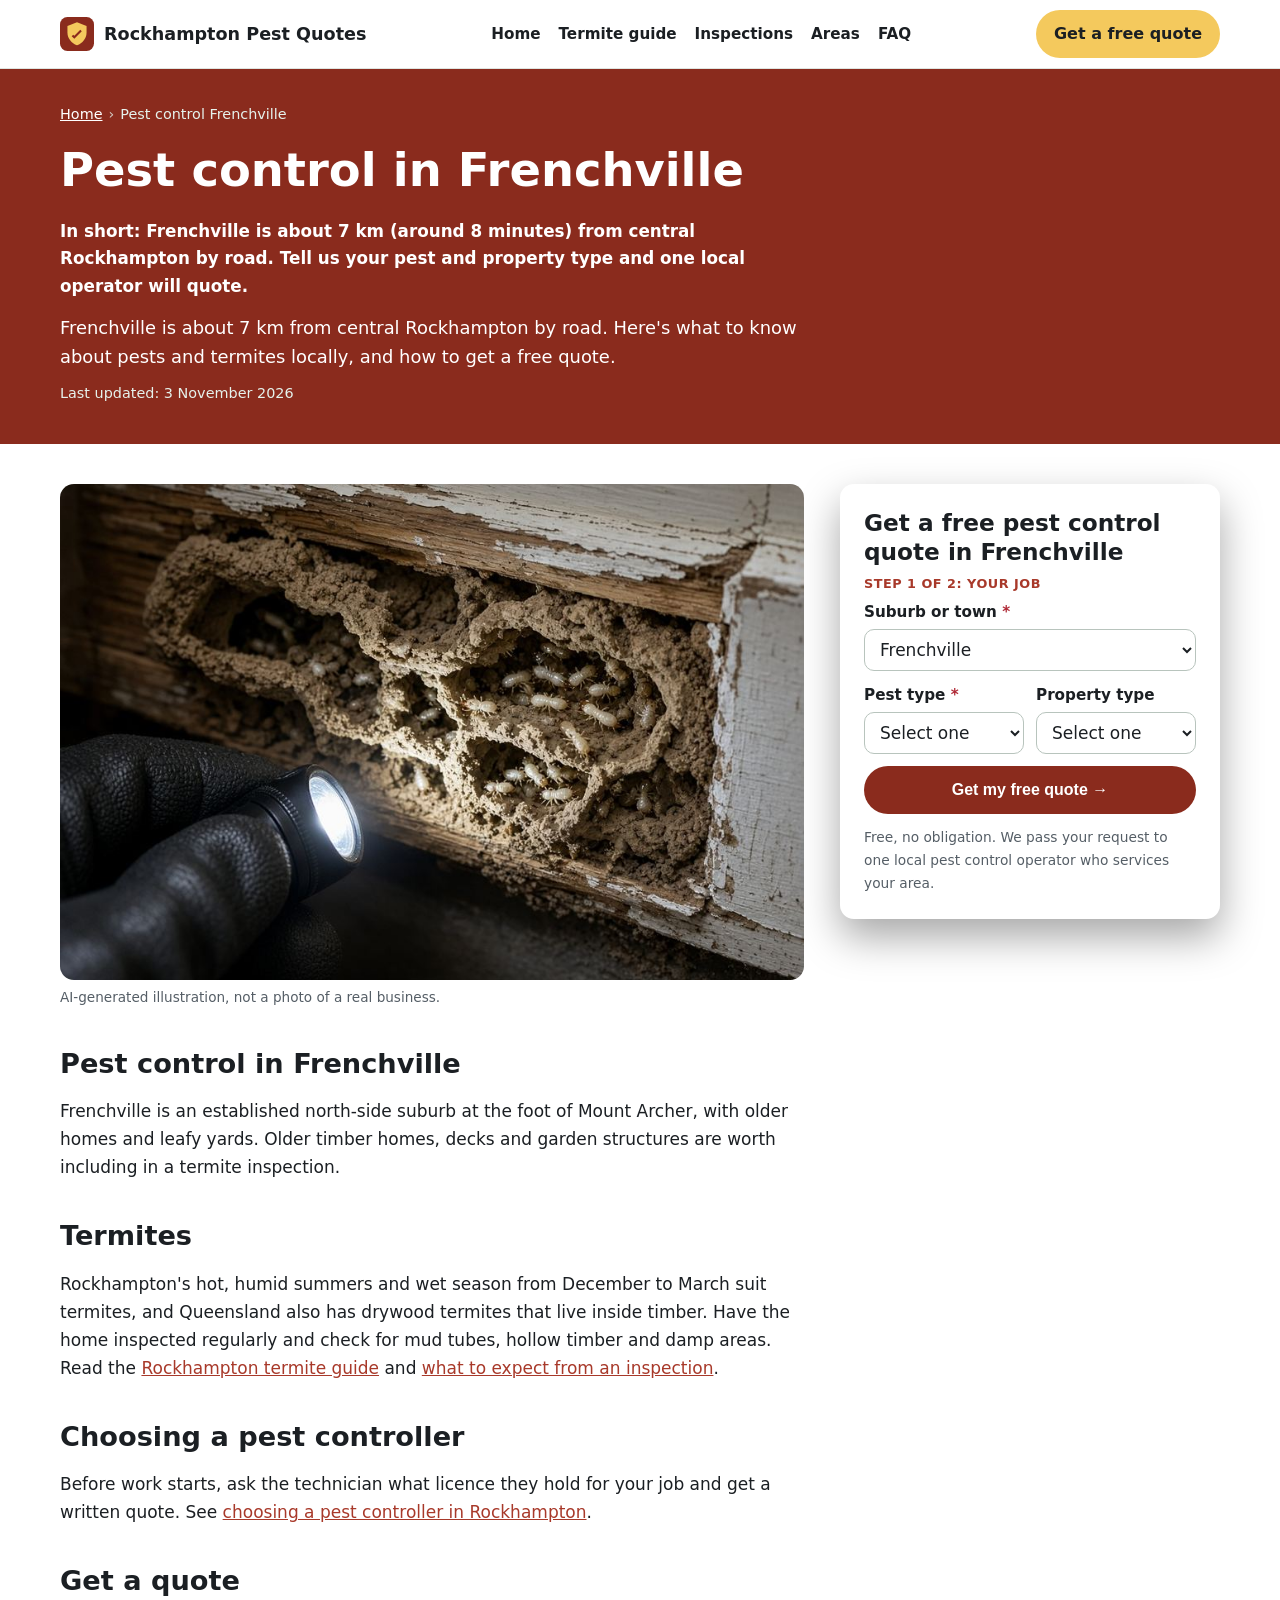
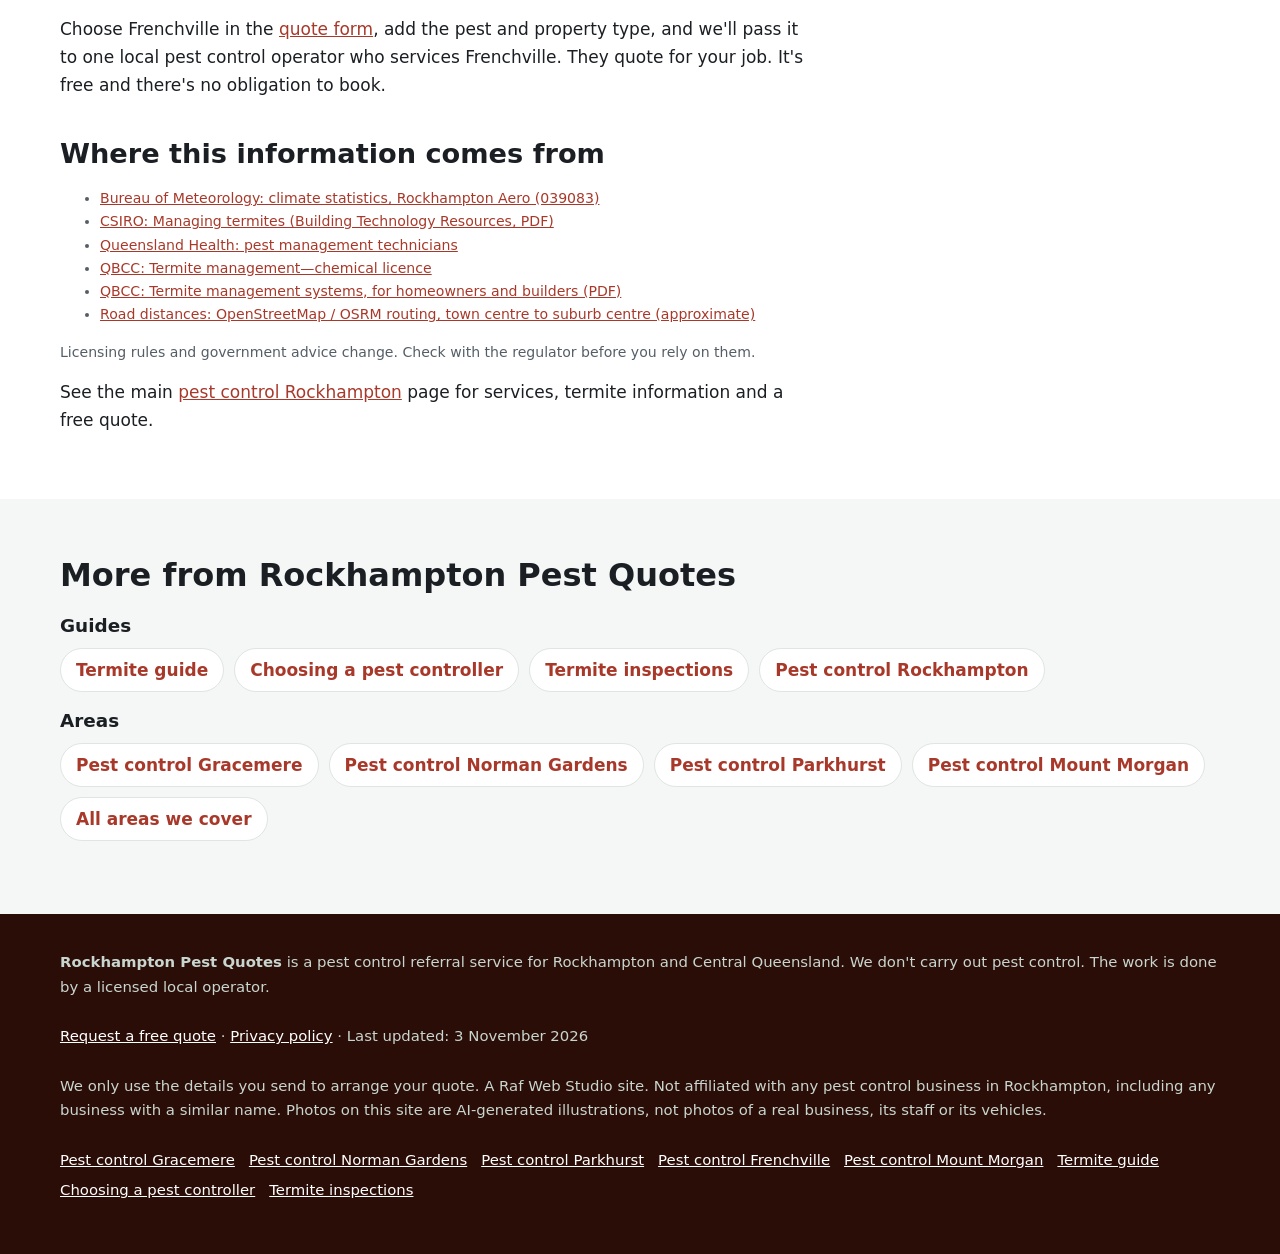
==== commit a9b90d47: "SEO batch 5: keyword link to homepage on every subpage, homepage FAQ licence question swapped for lo" ====
--- a/pest-control-frenchville/index.html
+++ b/pest-control-frenchville/index.html
@@ -38,7 +38,7 @@
  "name": "Pest Control Frenchville | Free Pest and Termite Quotes, Frenchville QLD",
  "description": "Pest control and termite inspection quotes in Frenchville, about 7 km from central Rockhampton. A free referral service: one local operator quotes for your job.",
  "inLanguage": "en-AU",
- "dateModified": "2026-11-02",
+ "dateModified": "2026-11-03",
  "isPartOf": {
   "@id": "https://rockhamptonpestcontrol.com/#website"
  }
@@ -112,7 +112,7 @@
     <h1 id="h1">Pest control in Frenchville</h1>
     <p class="summary">In short: Frenchville is about 7 km (around 8 minutes) from central Rockhampton by road. Tell us your pest and property type and one local operator will quote.</p>
     <p class="lead">Frenchville is about 7 km from central Rockhampton by road. Here's what to know about pests and termites locally, and how to get a free quote.</p>
-    <p class="updated">Last updated: 2 November 2026</p>
+    <p class="updated">Last updated: 3 November 2026</p>
   </div>
 </section>
 <div class="wrap page-grid">
@@ -130,6 +130,7 @@
 <ul class="sources"><li><a href="http://www.bom.gov.au/climate/averages/tables/cw_039083.shtml" rel="noopener">Bureau of Meteorology: climate statistics, Rockhampton Aero (039083)</a></li><li><a href="https://research.csiro.au/infratech/wp-content/uploads/sites/38/2024/12/3013%5FManagingTermites%5FWCAG.pdf" rel="noopener">CSIRO: Managing termites (Building Technology Resources, PDF)</a></li><li><a href="https://www.health.qld.gov.au/system-governance/licences/medicines-poisons/pest-management/technicians" rel="noopener">Queensland Health: pest management technicians</a></li><li><a href="https://qbcc.qld.gov.au/licences/apply-licence/available-licences/other-trade/termite-management-chemical" rel="noopener">QBCC: Termite management—chemical licence</a></li><li><a href="https://www.qbcc.qld.gov.au/sites/default/files/documents/publication-termite-management-systems-homeowners-builders.pdf" rel="noopener">QBCC: Termite management systems, for homeowners and builders (PDF)</a></li><li><a href="https://www.openstreetmap.org/" rel="noopener">Road distances: OpenStreetMap / OSRM routing, town centre to suburb centre (approximate)</a></li></ul>
 <p class="sources">Licensing rules and government advice change. Check with the regulator before you rely on them.</p>
 
+<p class="home-link">See the main <a href="/">pest control Rockhampton</a> page for services, termite information and a free quote.</p>
   </article>
   <aside class="page-aside">
     <div class="hero-form-card" id="quote">
@@ -173,7 +174,7 @@
   <div class="wrap">
     <h2 id="more-h">More from Rockhampton Pest Quotes</h2>
     <h3>Guides</h3>
-    <ul class="link-list"><li><a href="/termites-rockhampton/">Termite guide</a></li><li><a href="/pest-control-licence-qld/">Choosing a pest controller</a></li><li><a href="/termite-inspection/">Termite inspections</a></li><li><a href="/">Home</a></li></ul>
+    <ul class="link-list"><li><a href="/termites-rockhampton/">Termite guide</a></li><li><a href="/pest-control-licence-qld/">Choosing a pest controller</a></li><li><a href="/termite-inspection/">Termite inspections</a></li><li><a href="/">Pest control Rockhampton</a></li></ul>
     <h3>Areas</h3>
     <ul class="link-list"><li><a href="/pest-control-gracemere/">Pest control Gracemere</a></li><li><a href="/pest-control-norman-gardens/">Pest control Norman Gardens</a></li><li><a href="/pest-control-parkhurst/">Pest control Parkhurst</a></li><li><a href="/pest-control-mount-morgan/">Pest control Mount Morgan</a></li><li><a href="/#areas">All areas we cover</a></li></ul>
   </div>
@@ -183,7 +184,7 @@
 <footer class="site-footer">
   <div class="wrap">
     <p><strong>Rockhampton Pest Quotes</strong> is a pest control referral service for Rockhampton and Central Queensland. We don't carry out pest control. The work is done by a licensed local operator.</p>
-    <p><a href="#quote">Request a free quote</a> · <a href="/privacy.html">Privacy policy</a> · Last updated: 2 November 2026</p>
+    <p><a href="#quote">Request a free quote</a> · <a href="/privacy.html">Privacy policy</a> · Last updated: 3 November 2026</p>
     <p>We only use the details you send to arrange your quote. A Raf Web Studio site. Not affiliated with any pest control business in Rockhampton, including any business with a similar name. Photos on this site are AI-generated illustrations, not photos of a real business, its staff or its vehicles.</p>
     <p class="footer-links"><a href="/pest-control-gracemere/">Pest control Gracemere</a> <a href="/pest-control-norman-gardens/">Pest control Norman Gardens</a> <a href="/pest-control-parkhurst/">Pest control Parkhurst</a> <a href="/pest-control-frenchville/">Pest control Frenchville</a> <a href="/pest-control-mount-morgan/">Pest control Mount Morgan</a> <a href="/termites-rockhampton/">Termite guide</a> <a href="/pest-control-licence-qld/">Choosing a pest controller</a> <a href="/termite-inspection/">Termite inspections</a></p>
   </div>
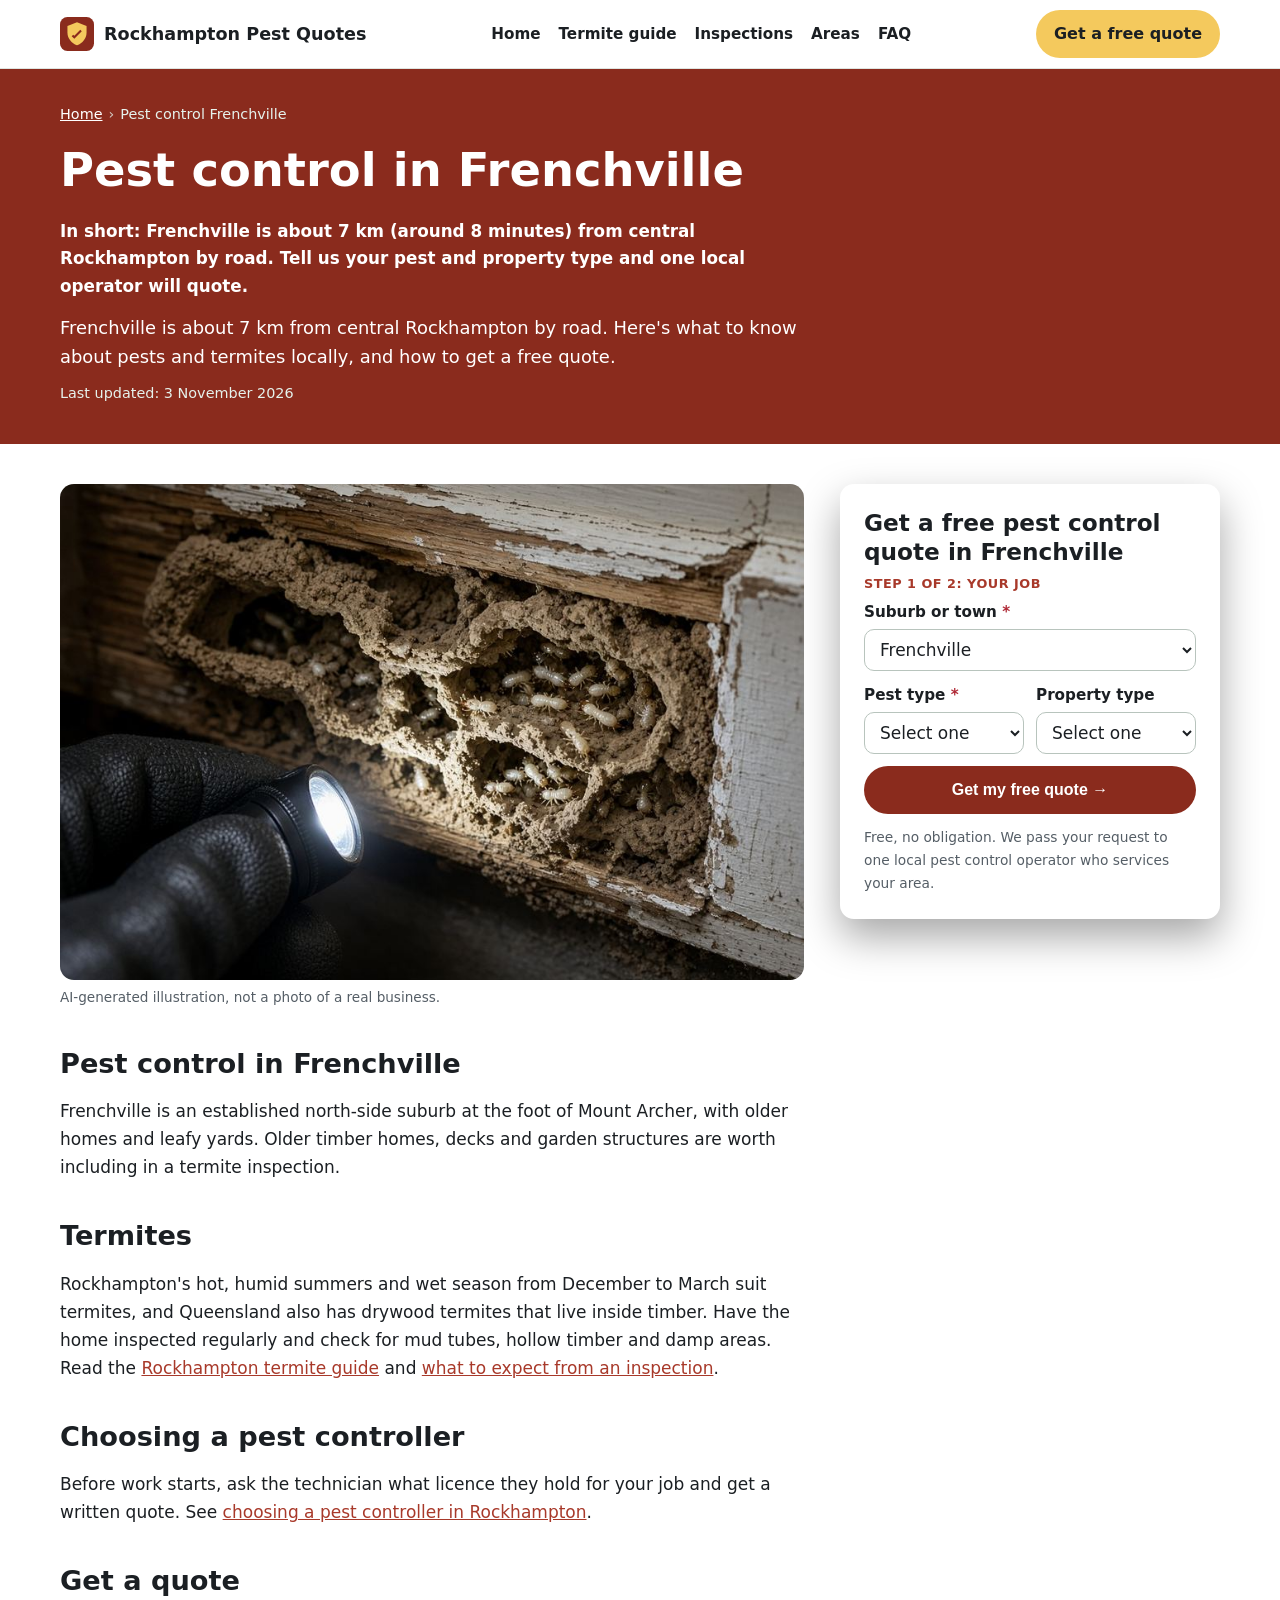
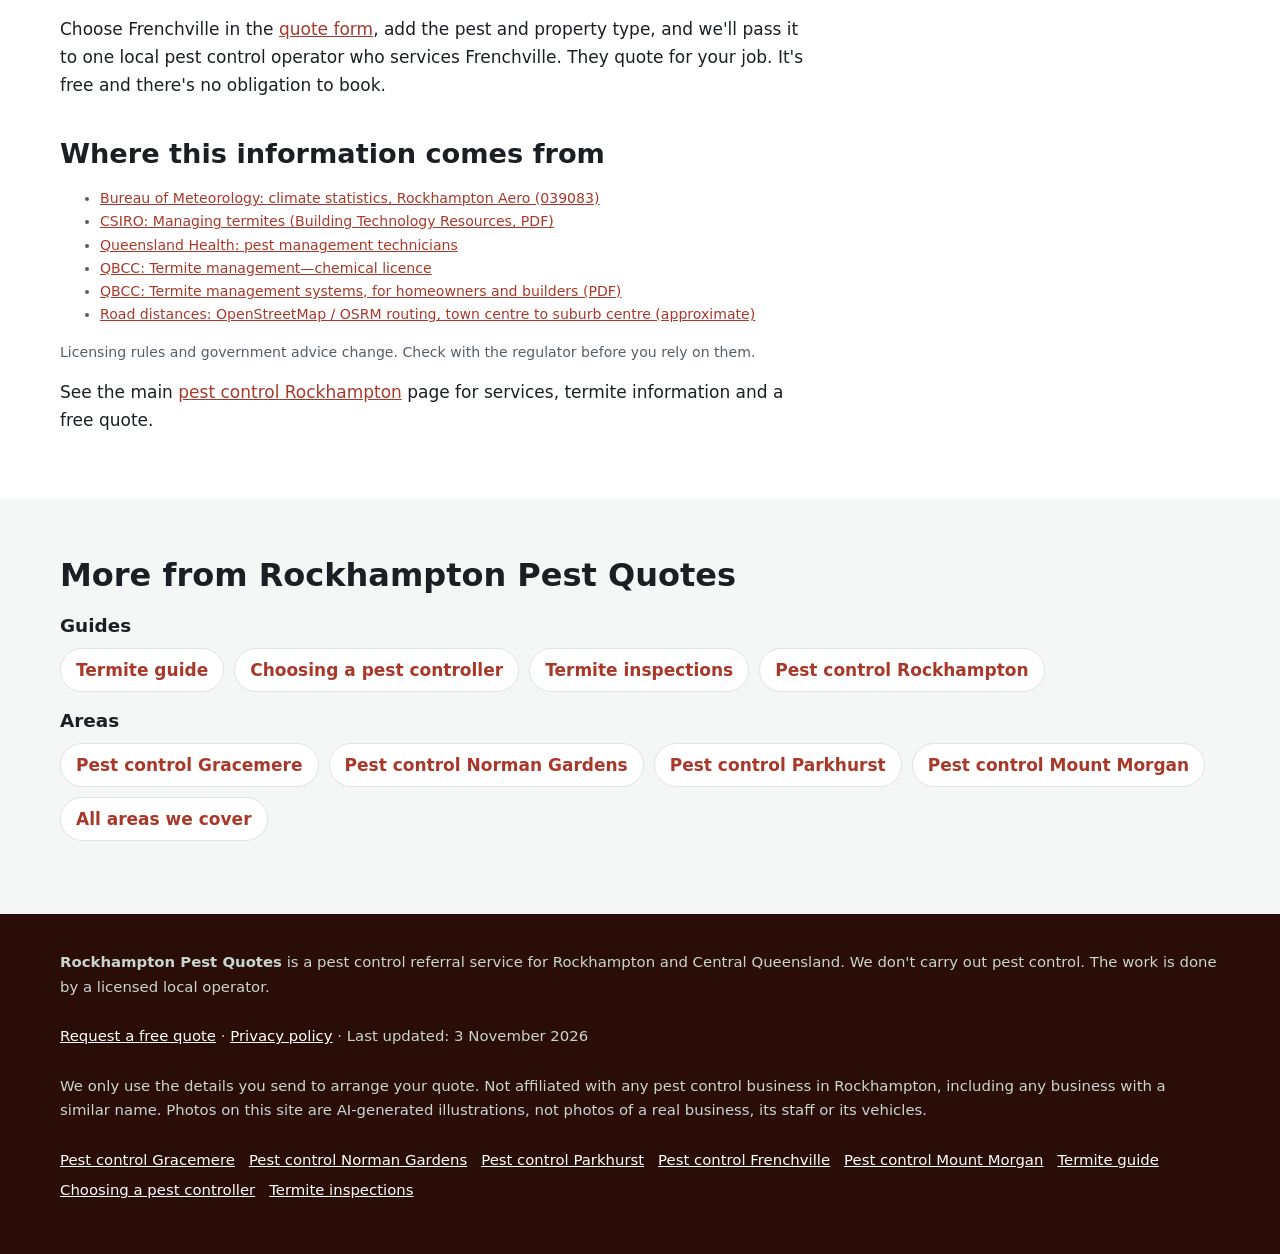
==== commit f6e75a90: "Remove visible Raf Web Studio branding, parentOrganization schema and privacy contact email" ====
--- a/pest-control-frenchville/index.html
+++ b/pest-control-frenchville/index.html
@@ -139,7 +139,8 @@
         <input type="hidden" name="_subject" value="New quote request – rockhamptonpestcontrol.com">
         <input type="hidden" name="_captcha" value="true">
         <input type="hidden" name="_template" value="table">
-        <input type="hidden" name="_next" value="https://rockhamptonpestcontrol.com/thanks.html">
+        <input type="hidden" name="_next" value="https://rockhamptonpestcontrol.com/thanks.html?lead=1">
+        <input type="hidden" name="_autoresponse" value="Thanks for your pest control request. We&#x27;ve received it and are passing it to a local pest control operator, who&#x27;ll be in touch shortly with availability and a price.">
         <input type="text" name="_honey" style="display:none" tabindex="-1" autocomplete="off" aria-hidden="true">
         <input type="hidden" name="source" value="rockhamptonpestcontrol.com">
         <input type="hidden" name="page" value="/pest-control-frenchville/">
@@ -185,7 +186,7 @@
   <div class="wrap">
     <p><strong>Rockhampton Pest Quotes</strong> is a pest control referral service for Rockhampton and Central Queensland. We don't carry out pest control. The work is done by a licensed local operator.</p>
     <p><a href="#quote">Request a free quote</a> · <a href="/privacy.html">Privacy policy</a> · Last updated: 3 November 2026</p>
-    <p>We only use the details you send to arrange your quote. A Raf Web Studio site. Not affiliated with any pest control business in Rockhampton, including any business with a similar name. Photos on this site are AI-generated illustrations, not photos of a real business, its staff or its vehicles.</p>
+    <p>We only use the details you send to arrange your quote. Not affiliated with any pest control business in Rockhampton, including any business with a similar name. Photos on this site are AI-generated illustrations, not photos of a real business, its staff or its vehicles.</p>
     <p class="footer-links"><a href="/pest-control-gracemere/">Pest control Gracemere</a> <a href="/pest-control-norman-gardens/">Pest control Norman Gardens</a> <a href="/pest-control-parkhurst/">Pest control Parkhurst</a> <a href="/pest-control-frenchville/">Pest control Frenchville</a> <a href="/pest-control-mount-morgan/">Pest control Mount Morgan</a> <a href="/termites-rockhampton/">Termite guide</a> <a href="/pest-control-licence-qld/">Choosing a pest controller</a> <a href="/termite-inspection/">Termite inspections</a></p>
   </div>
 </footer>
